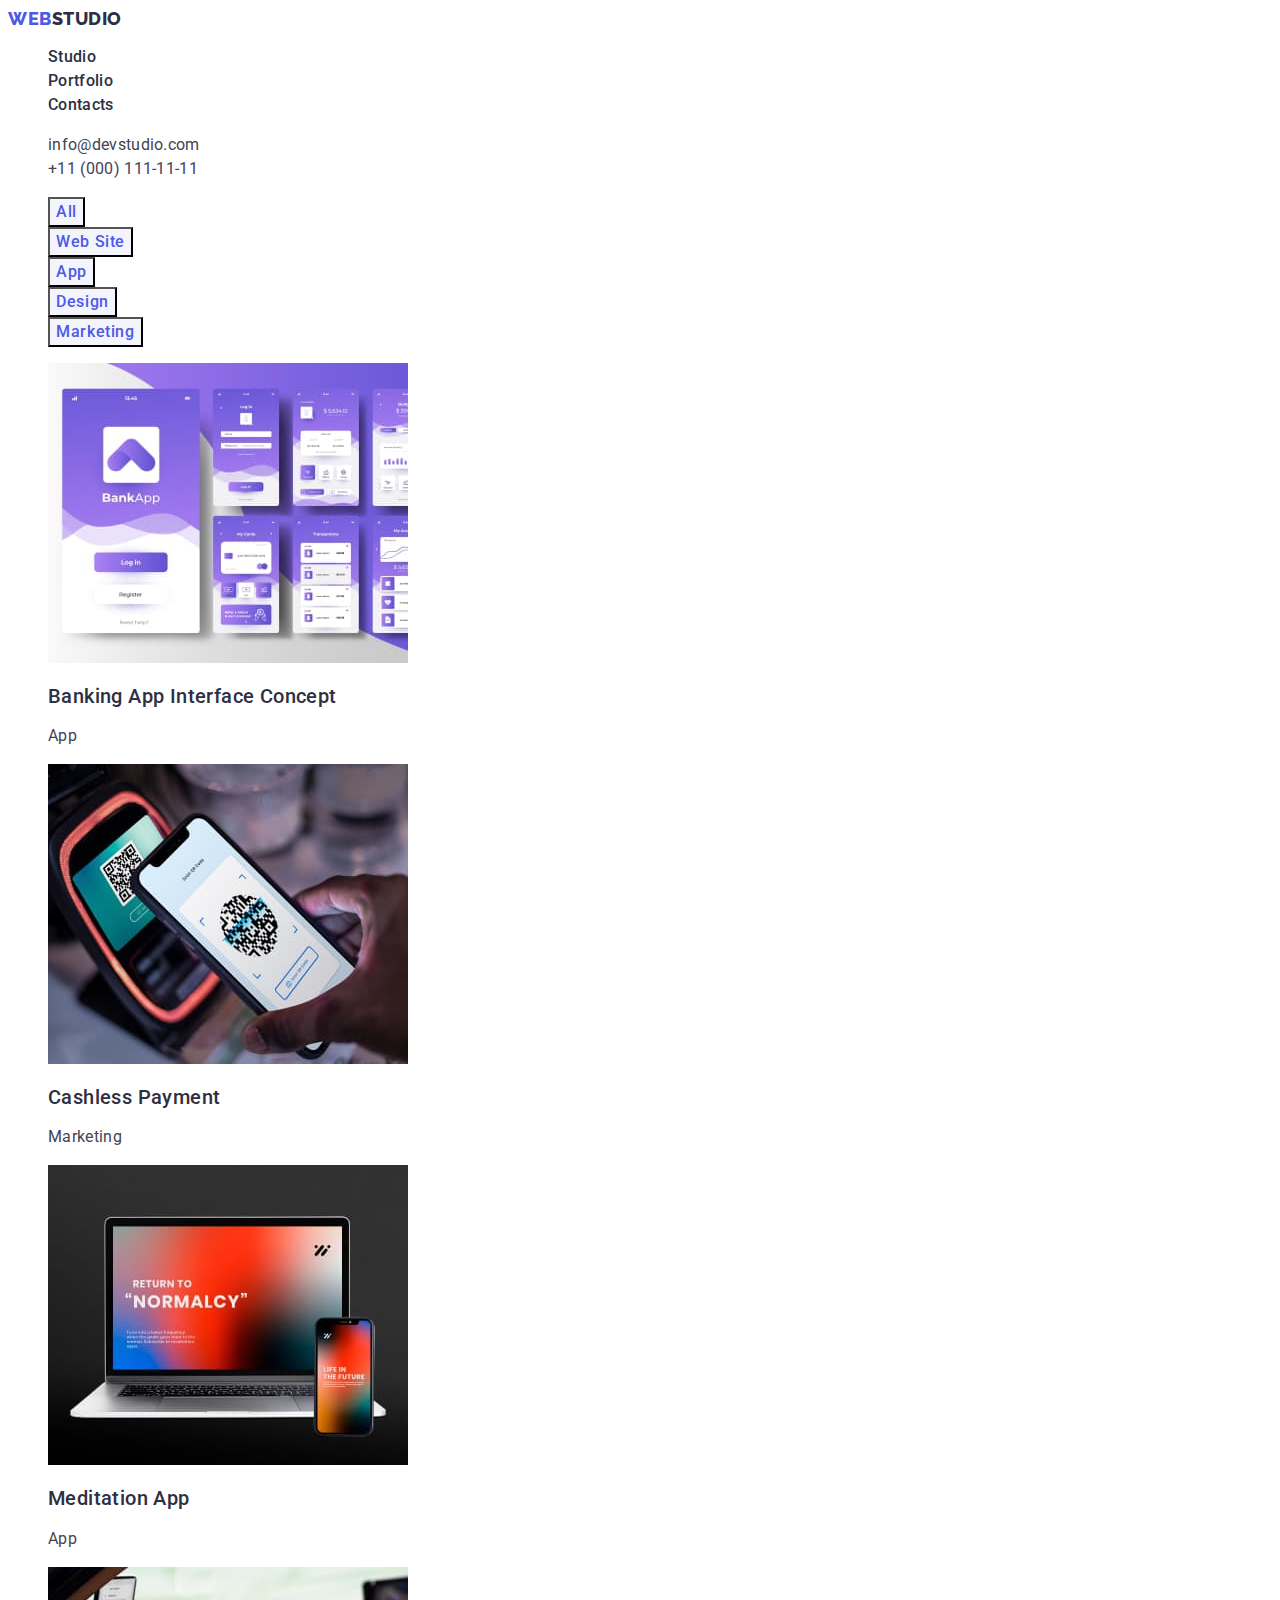
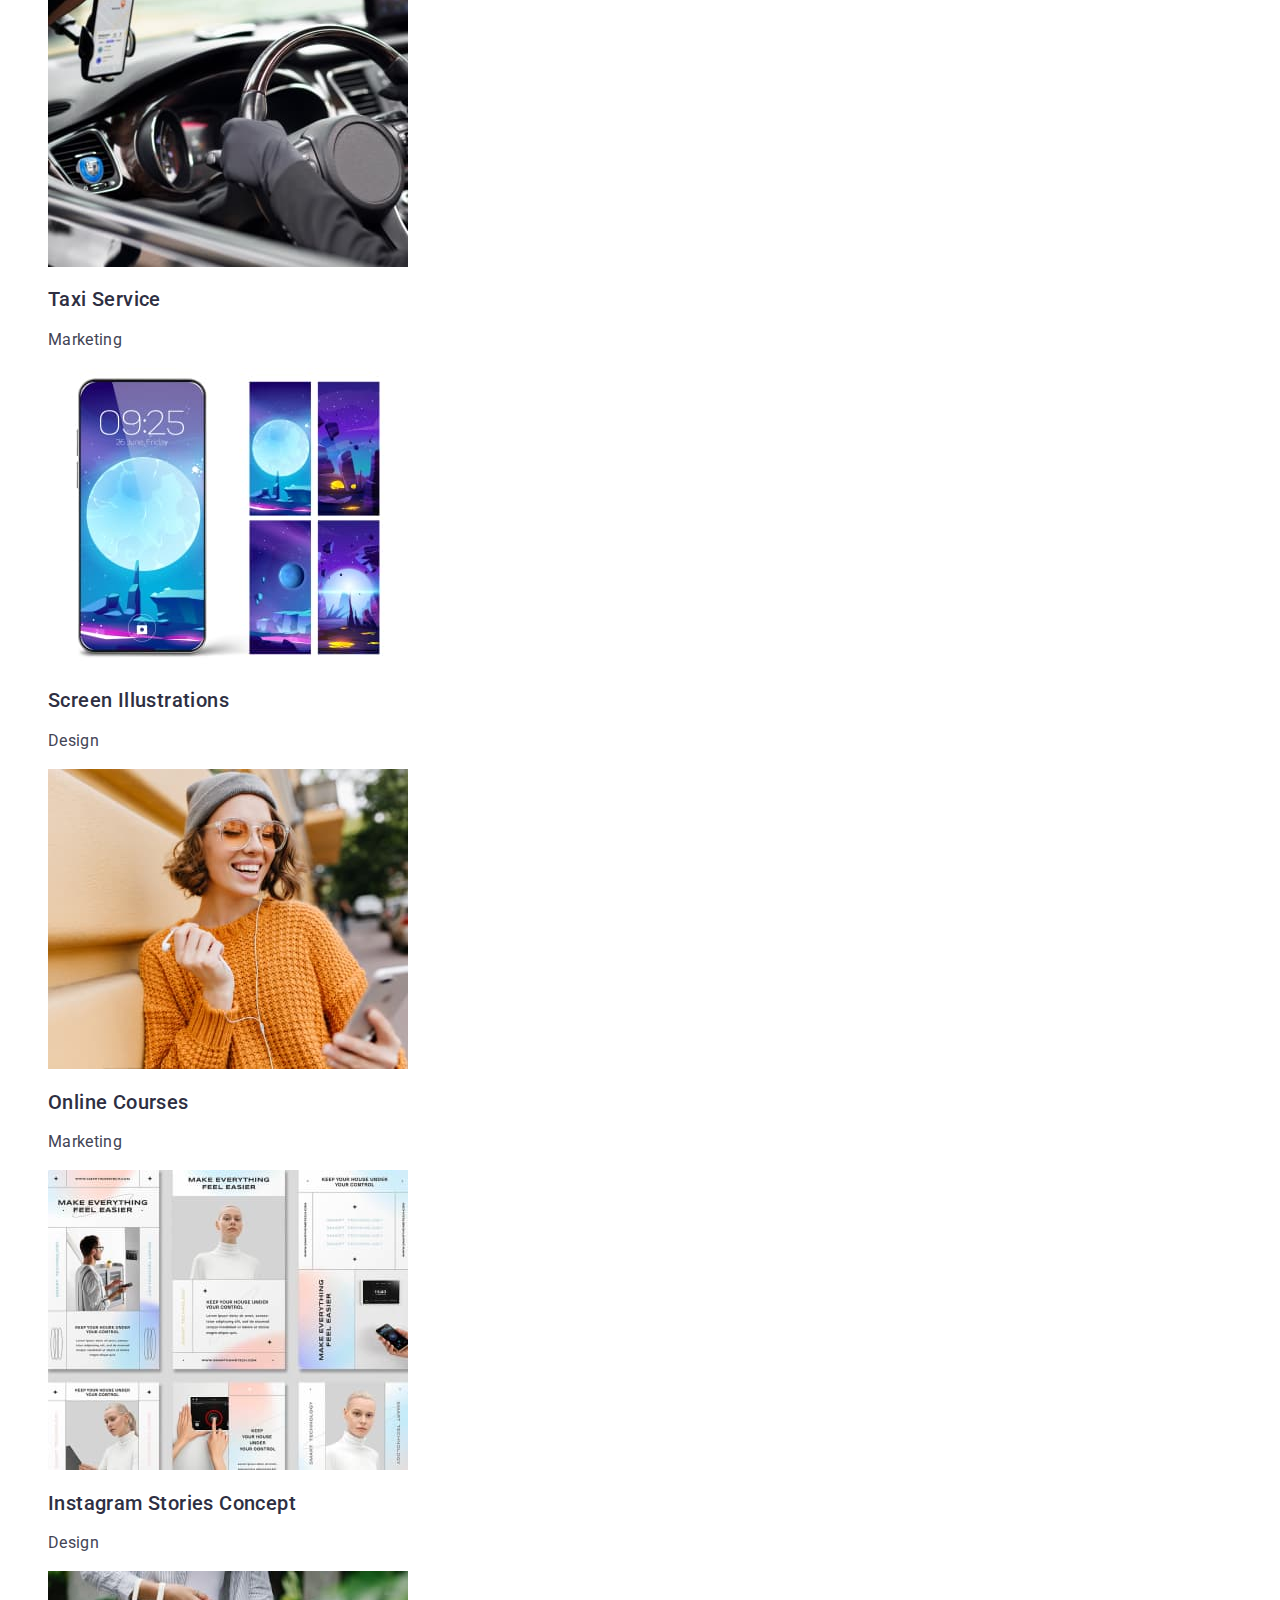
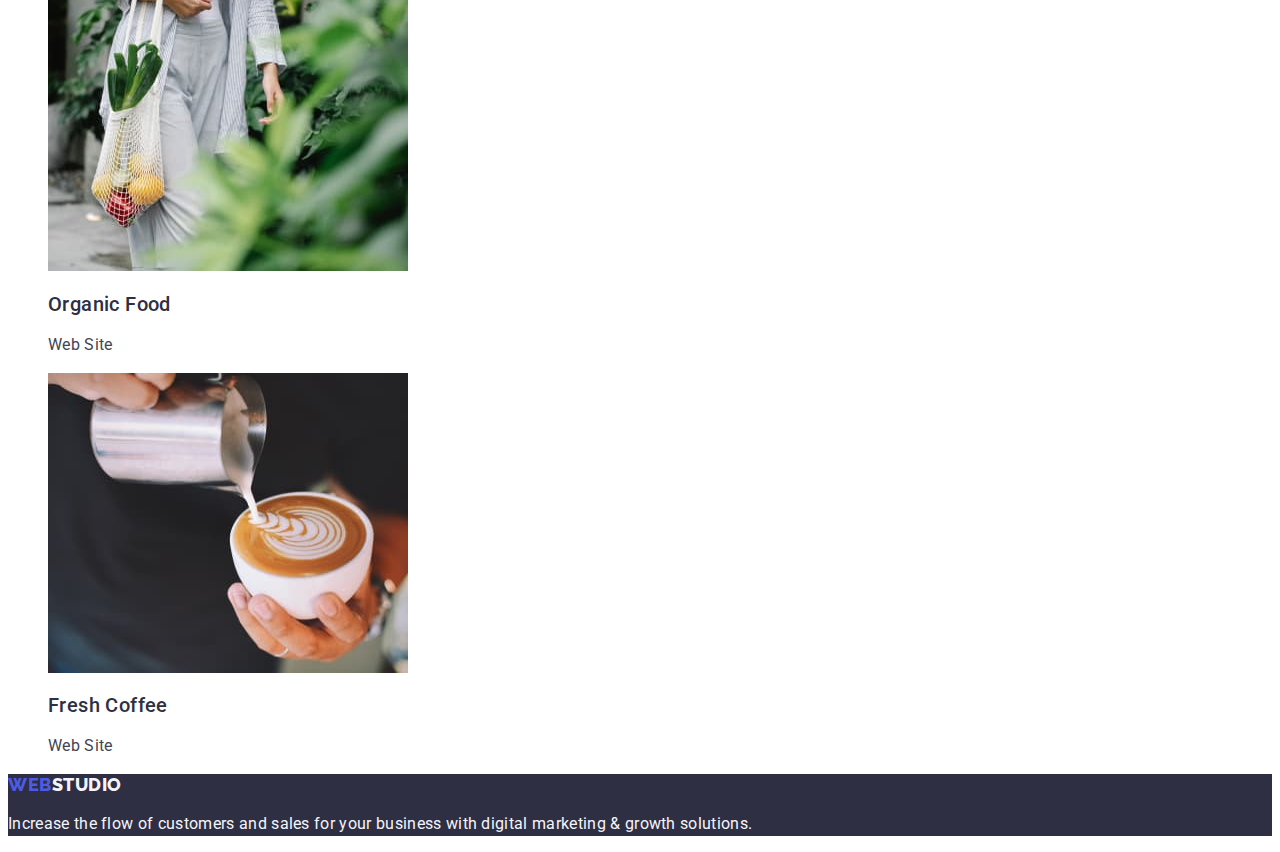
==== portfolio.html @ e789be63 "Initial commit" ====
<!DOCTYPE html>
<html lang="en">
  <head>
    <meta charset="UTF-8" />
    <meta name="viewport" content="width=device-width, initial-scale=1.0" />
    <title>Portfolio</title>
    <link rel="preconnect" href="https://fonts.googleapis.com" />
    <link rel="preconnect" href="https://fonts.gstatic.com" crossorigin />
    <link
      href="https://fonts.googleapis.com/css2?family=Raleway:wght@800&family=Roboto:wght@400;500;700;900&display=swap"
      rel="stylesheet"
    />
    <link rel="stylesheet" href="./css/styles.css" />
  </head>
  <body>
    <header class="header">
      <nav class="menu">
        <a class="logo link" href="./index.html"
          >Web<span class="logo-part">Studio</span></a
        >
        <ul class="menu-item list">
          <li><a class="menu-item-link link" href="./index.html">Studio</a></li>
          <li>
            <a class="menu-item-link link" href="./portfolio.html">Portfolio</a>
          </li>
          <li>
            <a class="menu-item-link link" href="">Contacts</a>
          </li>
        </ul>
      </nav>

      <address class="contact">
        <ul class="contact-item list">
          <li>
            <a class="contact-item-link link" href="mailto:info@devstudio.com"
              >info@devstudio.com</a
            >
          </li>
          <li>
            <a class="contact-item-link link" href="tel:+110001111111"
              >+11 (000) 111-11-11</a
            >
          </li>
        </ul>
      </address>
    </header>
    <main>
      <section class="portfolio">
        <h1 hidden>Portfolio</h1>
        <ul class="list">
          <li><button type="button" class="filter-button">All</button></li>
          <li><button type="button" class="filter-button">Web Site</button></li>
          <li><button type="button" class="filter-button">App</button></li>
          <li><button type="button" class="filter-button">Design</button></li>
          <li>
            <button type="button" class="filter-button">Marketing</button>
          </li>
        </ul>

        <ul class="list">
          <li>
            <a class="link" href=""
              ><img
                src="./images/portfolio-gallery/bank-app.jpg"
                alt="banking app interface"
                width="360"
                height="300"
              />
              <h2 class="card-title">Banking App Interface Concept</h2>
              <p class="card-descr">App</p></a
            >
          </li>
          <li>
            <a class="link" href=""
              ><img
                src="./images/portfolio-gallery/payment.jpg"
                alt="nfc payment from smartpfone"
                width="360"
                height="300"
              />
              <h2 class="card-title">Cashless Payment</h2>
              <p class="card-descr">Marketing</p></a
            >
          </li>
          <li>
            <a class="link" href=""
              ><img
                src="./images/portfolio-gallery/meditation-app.jpg"
                alt="notebook with open screen"
                width="360"
                height="300"
              />
              <h2 class="card-title">Meditation App</h2>
              <p class="card-descr">App</p></a
            >
          </li>
          <li>
            <a class="link" href=""
              ><img
                src="./images/portfolio-gallery/taxi.jpg"
                alt="driver hands on a drive wheel"
                width="360"
                height="300"
              />
              <h2 class="card-title">Taxi Service</h2>
              <p class="card-descr">Marketing</p></a
            >
          </li>
          <li>
            <a class="link" href=""
              ><img
                src="./images/portfolio-gallery/mobile-screen.jpg"
                alt="mobile screen with wallpaper"
                width="360"
                height="300"
              />
              <h2 class="card-title">Screen Illustrations</h2>
              <p class="card-descr">Design</p></a
            >
          </li>
          <li>
            <a class="link" href=""
              ><img
                src="./images/portfolio-gallery/online-courses.jpg"
                alt="girl with headphones watch on phone screen"
                width="360"
                height="300"
              />
              <h2 class="card-title">Online Courses</h2>
              <p class="card-descr">Marketing</p></a
            >
          </li>
          <li>
            <a class="link" href=""
              ><img
                src="./images/portfolio-gallery/instagram-concepts.jpg"
                alt="several mokaps of instagram stories"
                width="360"
                height="300"
              />
              <h2 class="card-title">Instagram Stories Concept</h2>
              <p class="card-descr">Design</p></a
            >
          </li>
          <li>
            <a class="link" href=""
              ><img
                src="./images/portfolio-gallery/organic-food.jpg"
                alt="a woman carries a net with fruits"
                width="360"
                height="300"
              />
              <h2 class="card-title">Organic Food</h2>
              <p class="card-descr">Web Site</p></a
            >
          </li>
          <li>
            <a class="link" href=""
              ><img
                src="./images/portfolio-gallery/coffee.jpg"
                alt="barista pours milk into a cup of coffee"
                width="360"
                height="300"
              />
              <h2 class="card-title">Fresh Coffee</h2>
              <p class="card-descr">Web Site</p></a
            >
          </li>
        </ul>
      </section>
    </main>
    <footer class="footer">
      <a class="logo link" href="./index.html"
        >Web<span class="logo-part-footer">Studio</span></a
      >
      <p class="footer-descr">
        Increase the flow of customers and sales for your business with digital
        marketing & growth solutions.
      </p>
    </footer>
  </body>
</html>
---- css/styles.css ----
body {
  font-family: 'Roboto', sans-serif;
  color: var(--text-color);
  background-color: var(--white-color);
}

/* ===================NORMALIZE=================== */
.link {
  text-decoration: none;
}
.list {
  list-style-type: none;
}
/* ===================/NORMALIZE=================== */

/* ===================VAR=================== */
:root {
  --brand-color: #4d5ae5;

  --pressed-color: #404bbf;

  --white-color: #fff;

  --primary-color: #2e2f42;

  --text-color: #434455;
  --cloud-color: #f4f4fd;
}
/* ===================/VAR=================== */

/* ===================COMPONENTS=================== */

.btn {
  background-color: var(--brand-color);
  cursor: pointer;
  font-family: 'Roboto', sans-serif;
  color: var(--white-color);
  font-size: 16px;
  font-weight: 500;
  line-height: 1.5; /* 150% */
  letter-spacing: 0.64px;
}
.btn:hover,
:focus {
  background: var(--pressed-color);
}
.section-title {
  color: var(--primary-color);
  text-align: center;
  font-size: 36px;
  font-weight: 700;
  line-height: 1.11; /* 111.111% */
  letter-spacing: 0.72px;
  text-transform: capitalize;
}
.card-title {
  color: var(--primary-color);
  font-size: 20px;
  font-weight: 500;
  line-height: 1.2; /* 120% */
  letter-spacing: 0.4px;
}
.card-descr {
  color: var(--text-color);
  font-size: 16px;
  font-weight: 400;
  line-height: 1.5; /* 150% */
  letter-spacing: 0.32px;
}
/* ===================/COMPONENTS=================== */

/* ===================HEADER=================== */
.logo {
  color: var(--brand-color);
  font-family: Raleway, sans-serif;
  font-size: 18px;
  font-weight: 800;
  line-height: 1.17; /* 116.667% */
  letter-spacing: 0.54px;
  text-transform: uppercase;
}
.logo-part {
  color: var(--primary-color);
}
.menu-item a {
  color: var(--primary-color);
  font-size: 16px;
  font-weight: 500;
  line-height: 1.5; /* 150% */
  letter-spacing: 0.32px;
}
.menu-item-link:hover {
  color: var(--pressed-color);
}
.menu-item-link:focus {
  color: var(--pressed-color);
}
.contact {
  font-style: normal;
}
.contact-item-link {
  color: var(--text-color);
  font-size: 16px;
  font-weight: 400;
  line-height: 1.5; /* 150% */
  letter-spacing: 0.32px;
}
.contact-item-link:hover {
  color: var(--pressed-color);
}
.contact-item-link:focus {
  color: var(--pressed-color);
}
/* ===================/HEADER=================== */

/* ===================HERO=================== */
.hero {
  background-color: var(--primary-color);
}
.hero-title {
  color: var(--white-color);
  text-align: center;
  font-size: 56px;
  font-weight: 700;
  line-height: 1.07; /* 107.143% */
  letter-spacing: 1.12px;
}
/* ===================/HERO=================== */

/* ===================ADVANTAGES=================== */

/* ===================/ADVANTAGES=================== */

/* ===================DOING=================== */

/* ===================/DOING=================== */

/* ===================TEAM=================== */
.team {
  background-color: var(--cloud-color);
}
.team-card {
  background-color: var(--white-color);
}
/* ===================/TEAM=================== */

/* ===================FOOTER=================== */
.footer {
  background-color: var(--primary-color);
}
.logo-part-footer {
  color: var(--cloud-color);
  font-family: Raleway, sans-serif;
  font-size: 18px;
  font-weight: 800;
  line-height: 1.16; /* 116.667% */
  letter-spacing: 0.54px;
  text-transform: uppercase;
}
.footer-descr {
  color: var(--cloud-color);
  font-size: 16px;
  font-style: normal;
  font-weight: 400;
  line-height: 1.5; /* 150% */
  letter-spacing: 0.32px;
}
/* ===================/FOOTER=================== */

/* Portfolio */
/* ===================Filter buttons=================== */
.filter-button {
  cursor: pointer;
  font-family: 'Roboto', sans-serif;
  background-color: var(--cloud-color);
  color: var(--brand-color);
  text-align: center;
  font-size: 16px;
  font-weight: 500;
  line-height: 1.5; /* 150% */
  letter-spacing: 0.64px;
}
.filter-button:hover,
:focus {
  background-color: var(--pressed-color);
  color: var(--white-color);
}
/* ===================/Filter buttons=================== */
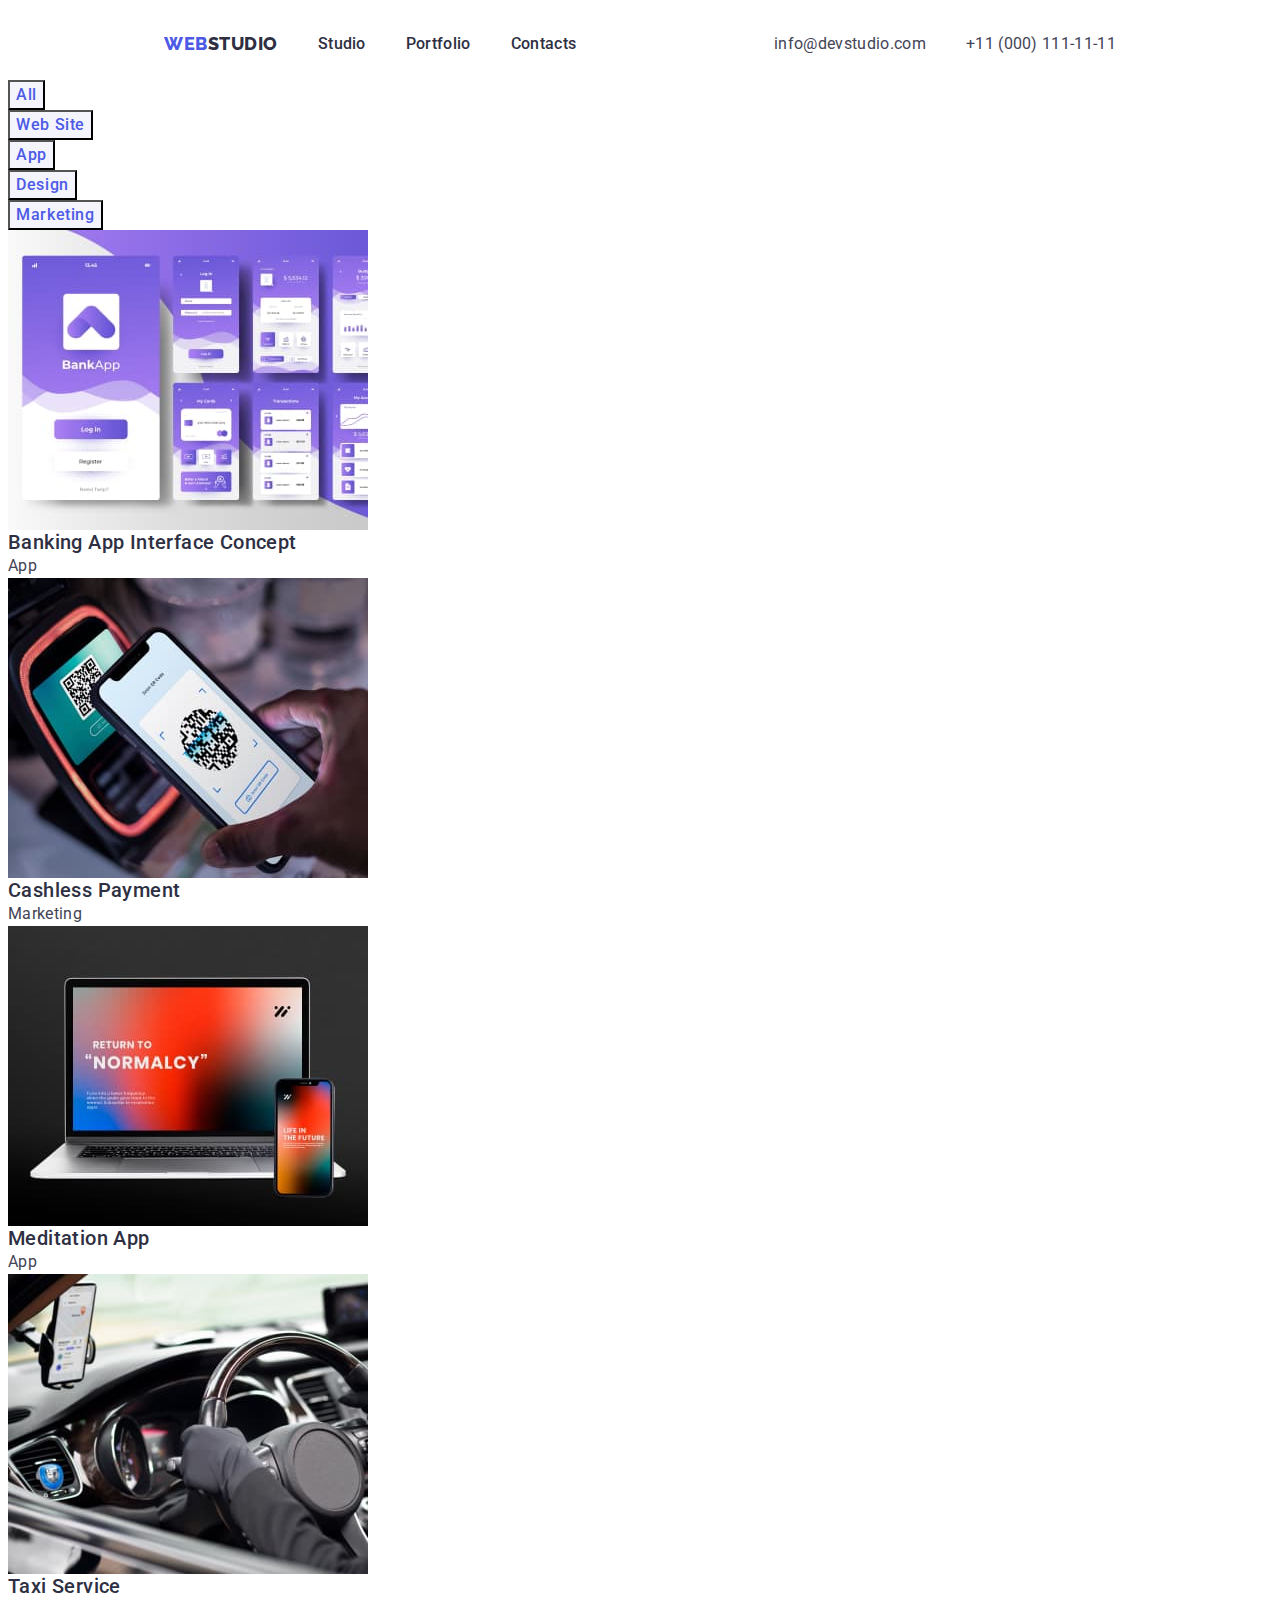
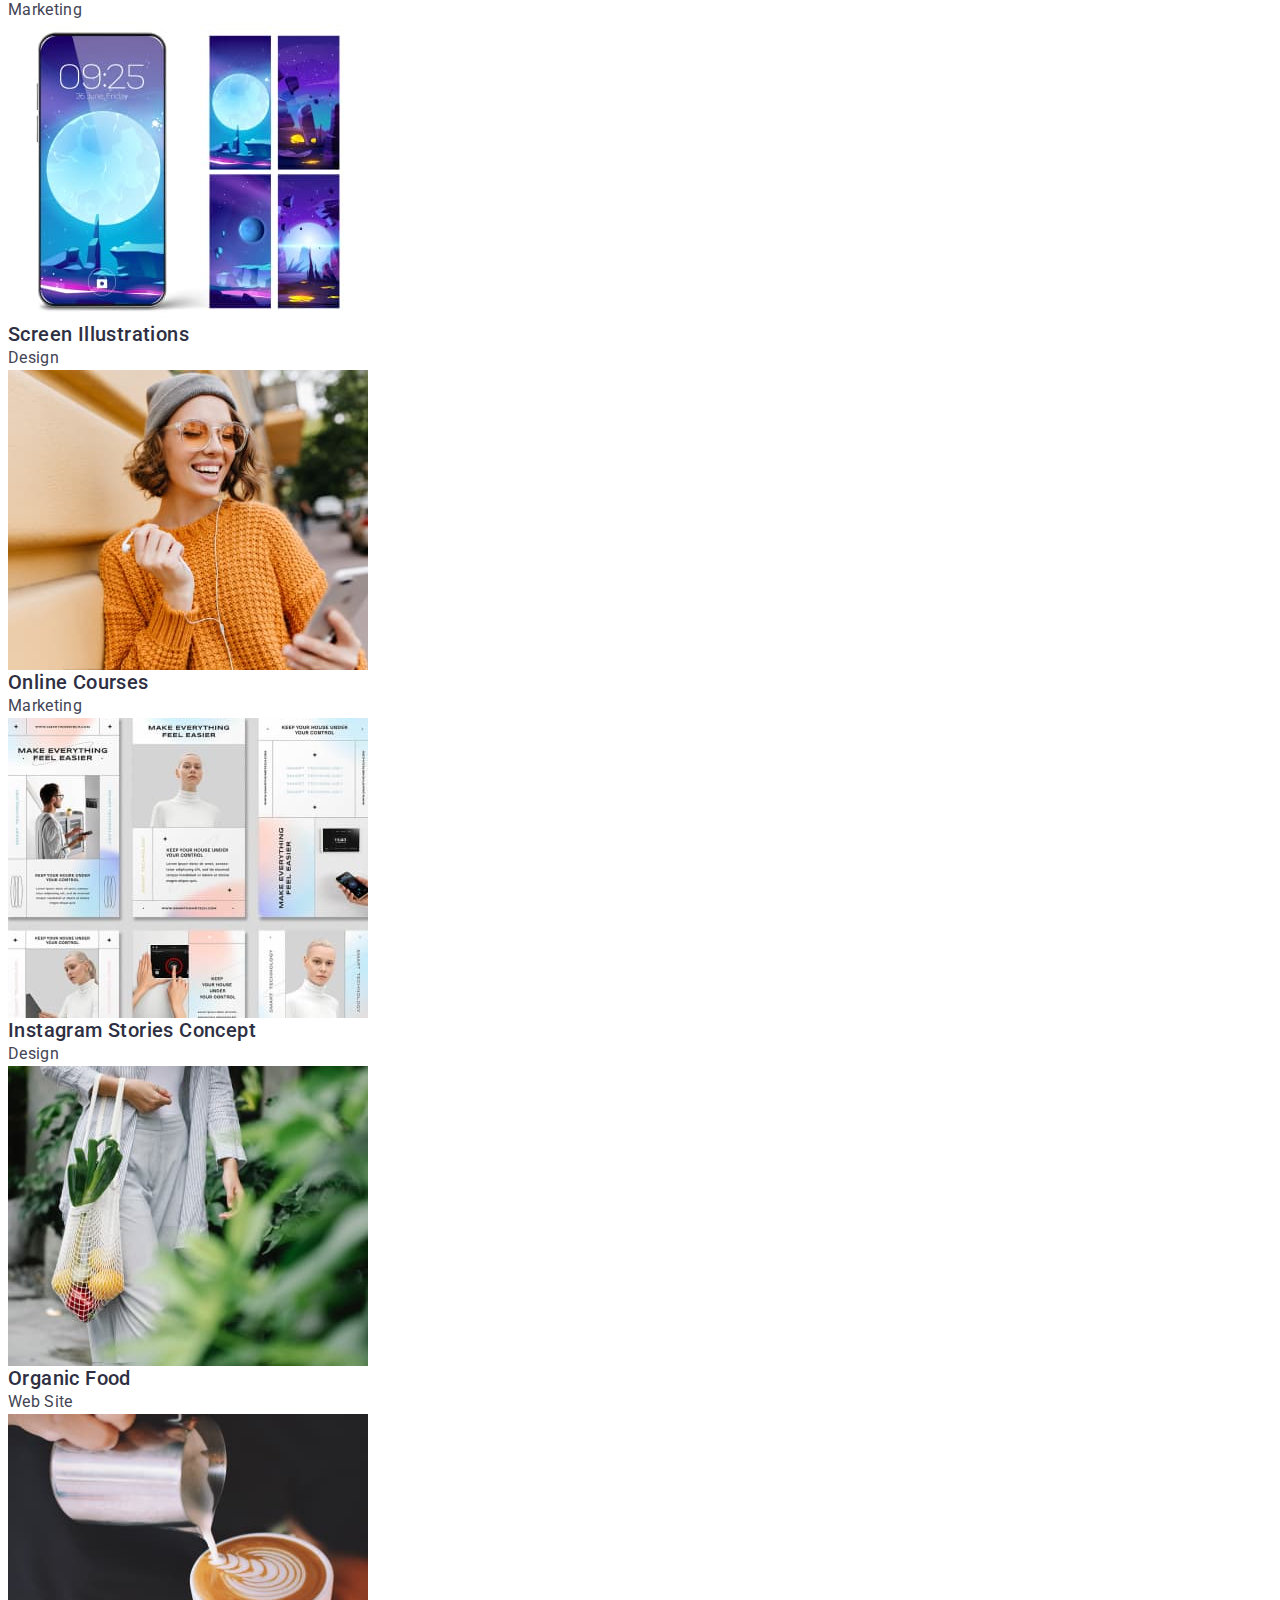
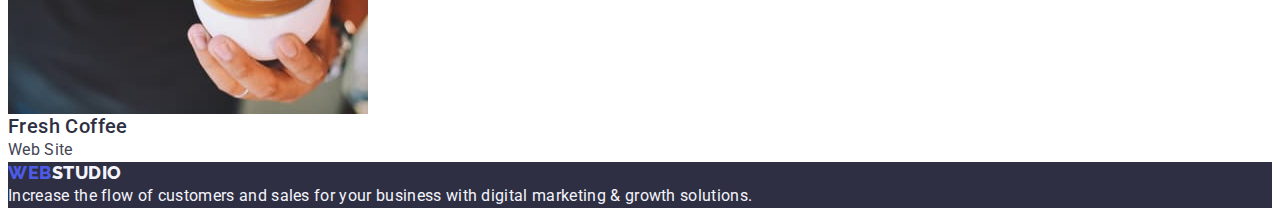
==== commit 1e703cf5: "Header and Hero are done" ====
--- a/portfolio.html
+++ b/portfolio.html
@@ -4,6 +4,13 @@
     <meta charset="UTF-8" />
     <meta name="viewport" content="width=device-width, initial-scale=1.0" />
     <title>Portfolio</title>
+    <link
+      rel="stylesheet"
+      href="https://cdnjs.cloudflare.com/ajax/libs/modern-normalize/2.0.0/modern-normalize.min.css"
+      integrity="sha512-4xo8blKMVCiXpTaLzQSLSw3KFOVPWhm/TRtuPVc4WG6kUgjH6J03IBuG7JZPkcWMxJ5huwaBpOpnwYElP/m6wg=="
+      crossorigin="anonymous"
+      referrerpolicy="no-referrer"
+    />
     <link rel="preconnect" href="https://fonts.googleapis.com" />
     <link rel="preconnect" href="https://fonts.gstatic.com" crossorigin />
     <link
--- a/css/styles.css
+++ b/css/styles.css
@@ -5,11 +5,33 @@
 }
 
 /* ===================NORMALIZE=================== */
+h1,
+h2,
+h3,
+h4,
+h5,
+h6 {
+  margin: 0;
+}
+p {
+  margin: 0;
+}
+ul {
+  margin: 0;
+  padding-left: 0;
+}
+img {
+  display: block;
+}
 .link {
   text-decoration: none;
 }
 .list {
   list-style-type: none;
+}
+.container {
+  max-width: 1158px;
+  margin: 0 auto;
 }
 /* ===================/NORMALIZE=================== */
 
@@ -31,6 +53,9 @@
 /* ===================COMPONENTS=================== */
 
 .btn {
+  padding: 16px 32px;
+  border: none;
+  border-radius: 4px;
   background-color: var(--brand-color);
   cursor: pointer;
   font-family: 'Roboto', sans-serif;
@@ -70,6 +95,22 @@
 /* ===================/COMPONENTS=================== */
 
 /* ===================HEADER=================== */
+.header {
+  display: flex;
+  justify-content: space-between;
+  padding: 24px 156px;
+}
+.menu {
+  display: flex;
+  align-items: center;
+}
+.logo {
+  margin-right: 40px;
+}
+.menu-item {
+  display: flex;
+  gap: 40px;
+}
 .logo {
   color: var(--brand-color);
   font-family: Raleway, sans-serif;
@@ -98,6 +139,10 @@
 .contact {
   font-style: normal;
 }
+.contact-item {
+  display: flex;
+  gap: 40px;
+}
 .contact-item-link {
   color: var(--text-color);
   font-size: 16px;
@@ -115,15 +160,24 @@
 
 /* ===================HERO=================== */
 .hero {
+  min-height: 600px;
+  padding: 188px 0;
   background-color: var(--primary-color);
 }
 .hero-title {
+  max-width: 496px;
+  margin: 0 auto;
+  margin-bottom: 48px;
   color: var(--white-color);
   text-align: center;
   font-size: 56px;
   font-weight: 700;
   line-height: 1.07; /* 107.143% */
   letter-spacing: 1.12px;
+}
+.btn-hero {
+  display: block;
+  margin: 0 auto;
 }
 /* ===================/HERO=================== */
 
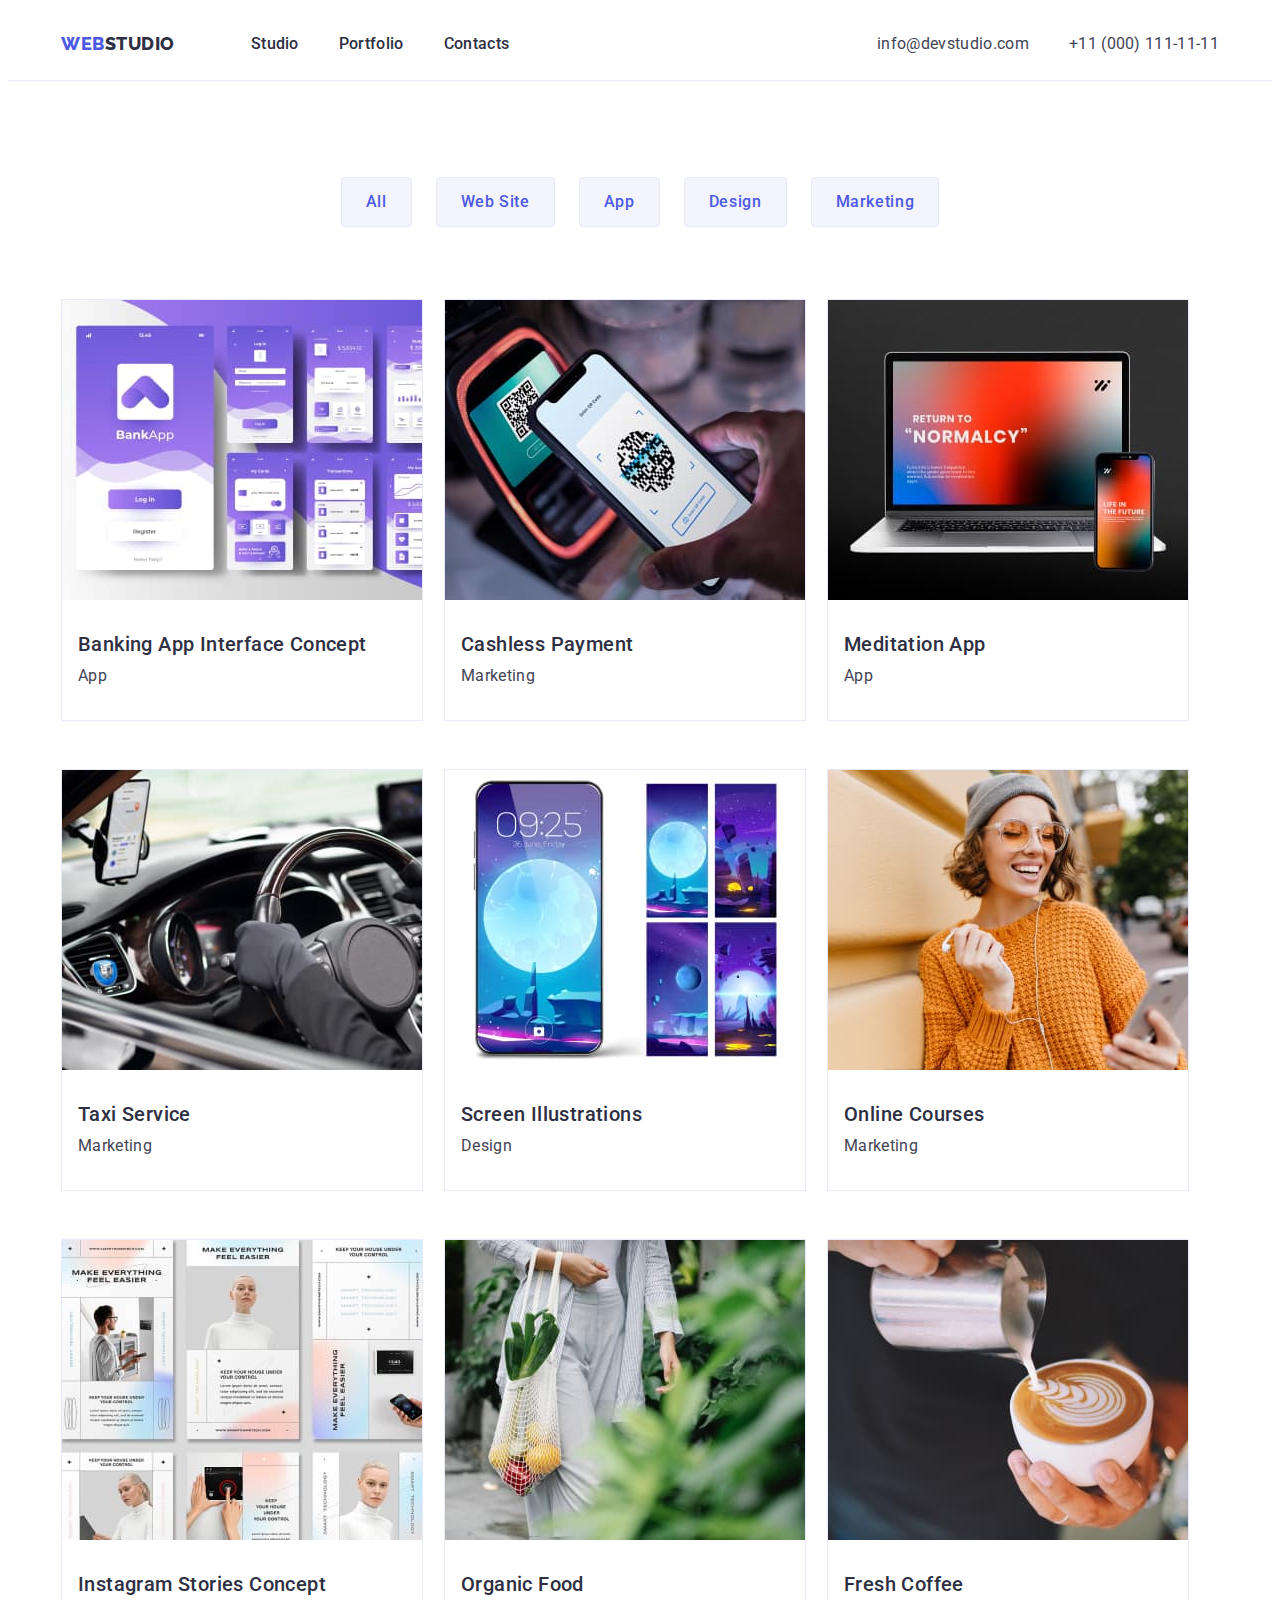
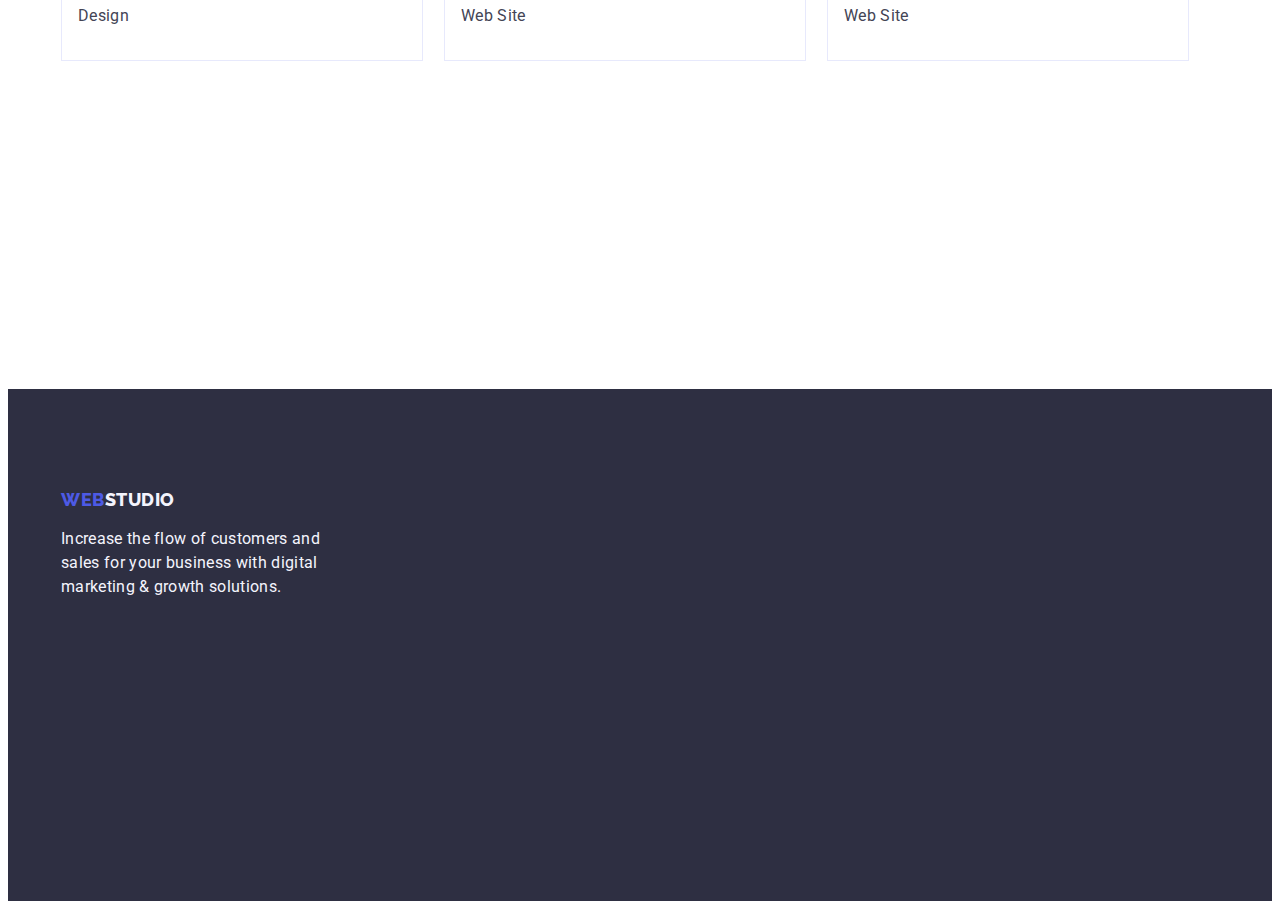
==== commit 6074b6f1: "Portfolio hm3 finish" ====
--- a/portfolio.html
+++ b/portfolio.html
@@ -21,169 +21,201 @@
   </head>
   <body>
     <header class="header">
-      <nav class="menu">
-        <a class="logo link" href="./index.html"
-          >Web<span class="logo-part">Studio</span></a
-        >
-        <ul class="menu-item list">
-          <li><a class="menu-item-link link" href="./index.html">Studio</a></li>
-          <li>
-            <a class="menu-item-link link" href="./portfolio.html">Portfolio</a>
-          </li>
-          <li>
-            <a class="menu-item-link link" href="">Contacts</a>
-          </li>
-        </ul>
-      </nav>
+      <div class="container header-container">
+        <nav class="menu">
+          <a class="logo link" href="./index.html"
+            >Web<span class="logo-part">Studio</span></a
+          >
+          <ul class="menu-item list">
+            <li>
+              <a class="menu-item-link link" href="./index.html">Studio</a>
+            </li>
+            <li>
+              <a class="menu-item-link link" href="./portfolio.html"
+                >Portfolio</a
+              >
+            </li>
+            <li>
+              <a class="menu-item-link link" href="">Contacts</a>
+            </li>
+          </ul>
+        </nav>
 
-      <address class="contact">
-        <ul class="contact-item list">
-          <li>
-            <a class="contact-item-link link" href="mailto:info@devstudio.com"
-              >info@devstudio.com</a
-            >
-          </li>
-          <li>
-            <a class="contact-item-link link" href="tel:+110001111111"
-              >+11 (000) 111-11-11</a
-            >
-          </li>
-        </ul>
-      </address>
+        <address class="contact">
+          <ul class="contact-item list">
+            <li>
+              <a class="contact-item-link link" href="mailto:info@devstudio.com"
+                >info@devstudio.com</a
+              >
+            </li>
+            <li>
+              <a class="contact-item-link link" href="tel:+110001111111"
+                >+11 (000) 111-11-11</a
+              >
+            </li>
+          </ul>
+        </address>
+      </div>
     </header>
     <main>
       <section class="portfolio">
-        <h1 hidden>Portfolio</h1>
-        <ul class="list">
-          <li><button type="button" class="filter-button">All</button></li>
-          <li><button type="button" class="filter-button">Web Site</button></li>
-          <li><button type="button" class="filter-button">App</button></li>
-          <li><button type="button" class="filter-button">Design</button></li>
-          <li>
-            <button type="button" class="filter-button">Marketing</button>
-          </li>
-        </ul>
+        <div class="container">
+          <h1 hidden>Portfolio</h1>
+          <ul class="list filter-btn-wrapper">
+            <li><button type="button" class="filter-button">All</button></li>
+            <li>
+              <button type="button" class="filter-button">Web Site</button>
+            </li>
+            <li><button type="button" class="filter-button">App</button></li>
+            <li><button type="button" class="filter-button">Design</button></li>
+            <li>
+              <button type="button" class="filter-button">Marketing</button>
+            </li>
+          </ul>
 
-        <ul class="list">
-          <li>
-            <a class="link" href=""
-              ><img
-                src="./images/portfolio-gallery/bank-app.jpg"
-                alt="banking app interface"
-                width="360"
-                height="300"
-              />
-              <h2 class="card-title">Banking App Interface Concept</h2>
-              <p class="card-descr">App</p></a
-            >
-          </li>
-          <li>
-            <a class="link" href=""
-              ><img
-                src="./images/portfolio-gallery/payment.jpg"
-                alt="nfc payment from smartpfone"
-                width="360"
-                height="300"
-              />
-              <h2 class="card-title">Cashless Payment</h2>
-              <p class="card-descr">Marketing</p></a
-            >
-          </li>
-          <li>
-            <a class="link" href=""
-              ><img
-                src="./images/portfolio-gallery/meditation-app.jpg"
-                alt="notebook with open screen"
-                width="360"
-                height="300"
-              />
-              <h2 class="card-title">Meditation App</h2>
-              <p class="card-descr">App</p></a
-            >
-          </li>
-          <li>
-            <a class="link" href=""
-              ><img
-                src="./images/portfolio-gallery/taxi.jpg"
-                alt="driver hands on a drive wheel"
-                width="360"
-                height="300"
-              />
-              <h2 class="card-title">Taxi Service</h2>
-              <p class="card-descr">Marketing</p></a
-            >
-          </li>
-          <li>
-            <a class="link" href=""
-              ><img
-                src="./images/portfolio-gallery/mobile-screen.jpg"
-                alt="mobile screen with wallpaper"
-                width="360"
-                height="300"
-              />
-              <h2 class="card-title">Screen Illustrations</h2>
-              <p class="card-descr">Design</p></a
-            >
-          </li>
-          <li>
-            <a class="link" href=""
-              ><img
-                src="./images/portfolio-gallery/online-courses.jpg"
-                alt="girl with headphones watch on phone screen"
-                width="360"
-                height="300"
-              />
-              <h2 class="card-title">Online Courses</h2>
-              <p class="card-descr">Marketing</p></a
-            >
-          </li>
-          <li>
-            <a class="link" href=""
-              ><img
-                src="./images/portfolio-gallery/instagram-concepts.jpg"
-                alt="several mokaps of instagram stories"
-                width="360"
-                height="300"
-              />
-              <h2 class="card-title">Instagram Stories Concept</h2>
-              <p class="card-descr">Design</p></a
-            >
-          </li>
-          <li>
-            <a class="link" href=""
-              ><img
-                src="./images/portfolio-gallery/organic-food.jpg"
-                alt="a woman carries a net with fruits"
-                width="360"
-                height="300"
-              />
-              <h2 class="card-title">Organic Food</h2>
-              <p class="card-descr">Web Site</p></a
-            >
-          </li>
-          <li>
-            <a class="link" href=""
-              ><img
-                src="./images/portfolio-gallery/coffee.jpg"
-                alt="barista pours milk into a cup of coffee"
-                width="360"
-                height="300"
-              />
-              <h2 class="card-title">Fresh Coffee</h2>
-              <p class="card-descr">Web Site</p></a
-            >
-          </li>
-        </ul>
+          <ul class="list gallery-wrapper">
+            <li class="gallery-item">
+              <a class="link" href=""
+                ><img
+                  src="./images/portfolio-gallery/bank-app.jpg"
+                  alt="banking app interface"
+                  width="360"
+                  height="300"
+                />
+                <div class="gallery-card-text-wrapper">
+                  <h2 class="card-title gallery-card-title">
+                    Banking App Interface Concept
+                  </h2>
+                  <p class="card-descr gallery-card-descr">App</p>
+                </div></a
+              >
+            </li>
+            <li class="gallery-item">
+              <a class="link" href=""
+                ><img
+                  src="./images/portfolio-gallery/payment.jpg"
+                  alt="nfc payment from smartpfone"
+                  width="360"
+                  height="300"
+                />
+                <div class="gallery-card-text-wrapper">
+                  <h2 class="card-title">Cashless Payment</h2>
+                  <p class="card-descr">Marketing</p>
+                </div></a
+              >
+            </li>
+            <li class="gallery-item">
+              <a class="link" href=""
+                ><img
+                  src="./images/portfolio-gallery/meditation-app.jpg"
+                  alt="notebook with open screen"
+                  width="360"
+                  height="300"
+                />
+                <div class="gallery-card-text-wrapper">
+                  <h2 class="card-title">Meditation App</h2>
+                  <p class="card-descr">App</p>
+                </div></a
+              >
+            </li>
+            <li class="gallery-item">
+              <a class="link" href=""
+                ><img
+                  src="./images/portfolio-gallery/taxi.jpg"
+                  alt="driver hands on a drive wheel"
+                  width="360"
+                  height="300"
+                />
+                <div class="gallery-card-text-wrapper">
+                  <h2 class="card-title">Taxi Service</h2>
+                  <p class="card-descr">Marketing</p>
+                </div></a
+              >
+            </li>
+            <li class="gallery-item">
+              <a class="link" href=""
+                ><img
+                  src="./images/portfolio-gallery/mobile-screen.jpg"
+                  alt="mobile screen with wallpaper"
+                  width="360"
+                  height="300"
+                />
+                <div class="gallery-card-text-wrapper">
+                  <h2 class="card-title">Screen Illustrations</h2>
+                  <p class="card-descr">Design</p>
+                </div></a
+              >
+            </li>
+            <li class="gallery-item">
+              <a class="link" href=""
+                ><img
+                  src="./images/portfolio-gallery/online-courses.jpg"
+                  alt="girl with headphones watch on phone screen"
+                  width="360"
+                  height="300"
+                />
+                <div class="gallery-card-text-wrapper">
+                  <h2 class="card-title">Online Courses</h2>
+                  <p class="card-descr">Marketing</p>
+                </div></a
+              >
+            </li>
+            <li class="gallery-item">
+              <a class="link" href=""
+                ><img
+                  src="./images/portfolio-gallery/instagram-concepts.jpg"
+                  alt="several mokaps of instagram stories"
+                  width="360"
+                  height="300"
+                />
+                <div class="gallery-card-text-wrapper">
+                  <h2 class="card-title">Instagram Stories Concept</h2>
+                  <p class="card-descr">Design</p>
+                </div></a
+              >
+            </li>
+            <li class="gallery-item">
+              <a class="link" href=""
+                ><img
+                  src="./images/portfolio-gallery/organic-food.jpg"
+                  alt="a woman carries a net with fruits"
+                  width="360"
+                  height="300"
+                />
+                <div class="gallery-card-text-wrapper">
+                  <h2 class="card-title">Organic Food</h2>
+                  <p class="card-descr">Web Site</p>
+                </div></a
+              >
+            </li>
+            <li class="gallery-item">
+              <a class="link" href=""
+                ><img
+                  src="./images/portfolio-gallery/coffee.jpg"
+                  alt="barista pours milk into a cup of coffee"
+                  width="360"
+                  height="300"
+                />
+                <div class="gallery-card-text-wrapper">
+                  <h2 class="card-title">Fresh Coffee</h2>
+                  <p class="card-descr">Web Site</p>
+                </div></a
+              >
+            </li>
+          </ul>
+        </div>
       </section>
     </main>
     <footer class="footer">
-      <a class="logo link" href="./index.html"
-        >Web<span class="logo-part-footer">Studio</span></a
-      >
-      <p class="footer-descr">
-        Increase the flow of customers and sales for your business with digital
-        marketing & growth solutions.
-      </p>
+      <div class="container">
+        <a class="logo logo-footer link" href="./index.html"
+          >Web<span class="logo-part-footer">Studio</span></a
+        >
+        <p class="footer-descr">
+          Increase the flow of customers and sales for your business with
+          digital marketing & growth solutions.
+        </p>
+      </div>
     </footer>
   </body>
 </html>
--- a/css/styles.css
+++ b/css/styles.css
@@ -32,6 +32,7 @@
 .container {
   max-width: 1158px;
   margin: 0 auto;
+  padding: 0 15px;
 }
 /* ===================/NORMALIZE=================== */
 
@@ -51,6 +52,18 @@
 /* ===================/VAR=================== */
 
 /* ===================COMPONENTS=================== */
+.visually-hidden {
+  position: absolute;
+  width: 1px;
+  height: 1px;
+  margin: -1px;
+  border: 0;
+  padding: 0;
+  white-space: nowrap;
+  clip-path: inset(100%);
+  clip: rect(0 0 0 0);
+  overflow: hidden;
+}
 
 .btn {
   padding: 16px 32px;
@@ -96,20 +109,22 @@
 
 /* ===================HEADER=================== */
 .header {
+  padding: 24px 0;
+  border-bottom: 1px solid #e7e9fc;
+}
+.header-container {
   display: flex;
   justify-content: space-between;
-  padding: 24px 156px;
 }
 .menu {
   display: flex;
   align-items: center;
-}
-.logo {
-  margin-right: 40px;
+  /* padding: 24px 0; */
 }
 .menu-item {
   display: flex;
   gap: 40px;
+  /* padding: 24px 0; */
 }
 .logo {
   color: var(--brand-color);
@@ -119,6 +134,8 @@
   line-height: 1.17; /* 116.667% */
   letter-spacing: 0.54px;
   text-transform: uppercase;
+  margin-right: 76px;
+  /* padding: 24px 0; */
 }
 .logo-part {
   color: var(--primary-color);
@@ -142,6 +159,7 @@
 .contact-item {
   display: flex;
   gap: 40px;
+  /* padding: 24px 0; */
 }
 .contact-item-link {
   color: var(--text-color);
@@ -178,29 +196,87 @@
 .btn-hero {
   display: block;
   margin: 0 auto;
+  min-width: 169px;
 }
 /* ===================/HERO=================== */
 
 /* ===================ADVANTAGES=================== */
-
+.advantages {
+  padding: 120px 0;
+  min-height: 344px;
+}
+.card-wrapper {
+  display: flex;
+  justify-content: space-between;
+  gap: 24px;
+}
+.card-item {
+  max-width: 264px;
+}
+.card-title {
+  margin-bottom: 8px;
+}
 /* ===================/ADVANTAGES=================== */
 
 /* ===================DOING=================== */
-
+.doing {
+  min-height: 500px;
+  padding: 120px 0;
+}
+.doing-title {
+  margin-bottom: 72px;
+}
+.doing-card {
+  display: flex;
+  justify-content: space-between;
+  gap: 24px;
+}
 /* ===================/DOING=================== */
 
 /* ===================TEAM=================== */
 .team {
   background-color: var(--cloud-color);
+  min-height: 732px;
+  padding: 120px 0;
+}
+.team-title {
+  margin-bottom: 72px;
+}
+.team-card-wrapper {
+  display: flex;
+  justify-content: space-between;
+  gap: 24px;
 }
 .team-card {
   background-color: var(--white-color);
-}
+  width: 264px;
+  min-height: 348px;
+  border-radius: 0px 0px 4px 4px;
+}
+.card-text-wrapper {
+  padding: 32px 0;
+  display: flex;
+  flex-direction: column;
+  align-items: center;
+}
+.team-card-title {
+  text-align: center;
+}
+.team-card-descr {
+  text-align: center;
+}
+
 /* ===================/TEAM=================== */
 
 /* ===================FOOTER=================== */
 .footer {
   background-color: var(--primary-color);
+  min-height: 312px;
+  padding: 100px 0;
+}
+.logo-footer {
+  display: inline-block;
+  margin-bottom: 16px;
 }
 .logo-part-footer {
   color: var(--cloud-color);
@@ -213,6 +289,7 @@
 }
 .footer-descr {
   color: var(--cloud-color);
+  max-width: 264px;
   font-size: 16px;
   font-style: normal;
   font-weight: 400;
@@ -222,8 +299,19 @@
 /* ===================/FOOTER=================== */
 
 /* Portfolio */
+.portfolio {
+  min-height: 1692px;
+  padding: 96px 0 120px 0;
+}
 /* ===================Filter buttons=================== */
+.filter-btn-wrapper {
+  display: flex;
+  gap: 24px;
+  justify-content: center;
+  margin-bottom: 72px;
+}
 .filter-button {
+  padding: 12px 24px;
   cursor: pointer;
   font-family: 'Roboto', sans-serif;
   background-color: var(--cloud-color);
@@ -233,6 +321,8 @@
   font-weight: 500;
   line-height: 1.5; /* 150% */
   letter-spacing: 0.64px;
+  border-radius: 4px;
+  border: 1px solid var(--CORNFLOWER, #e7e9fc);
 }
 .filter-button:hover,
 :focus {
@@ -240,3 +330,23 @@
   color: var(--white-color);
 }
 /* ===================/Filter buttons=================== */
+
+/* ===================Gellery=================== */
+.gallery-wrapper {
+  display: flex;
+  flex-wrap: wrap;
+  column-gap: 21px;
+  row-gap: 48px;
+}
+.gallery-item {
+  border: 1px solid #e7e9fc;
+  background: var(--WHITE, #fff);
+}
+.gallery-card-text-wrapper {
+  padding: 32px 16px;
+}
+.gallery-card-title {
+  margin-bottom: 8px;
+}
+
+/* ===================/Gellery=================== */
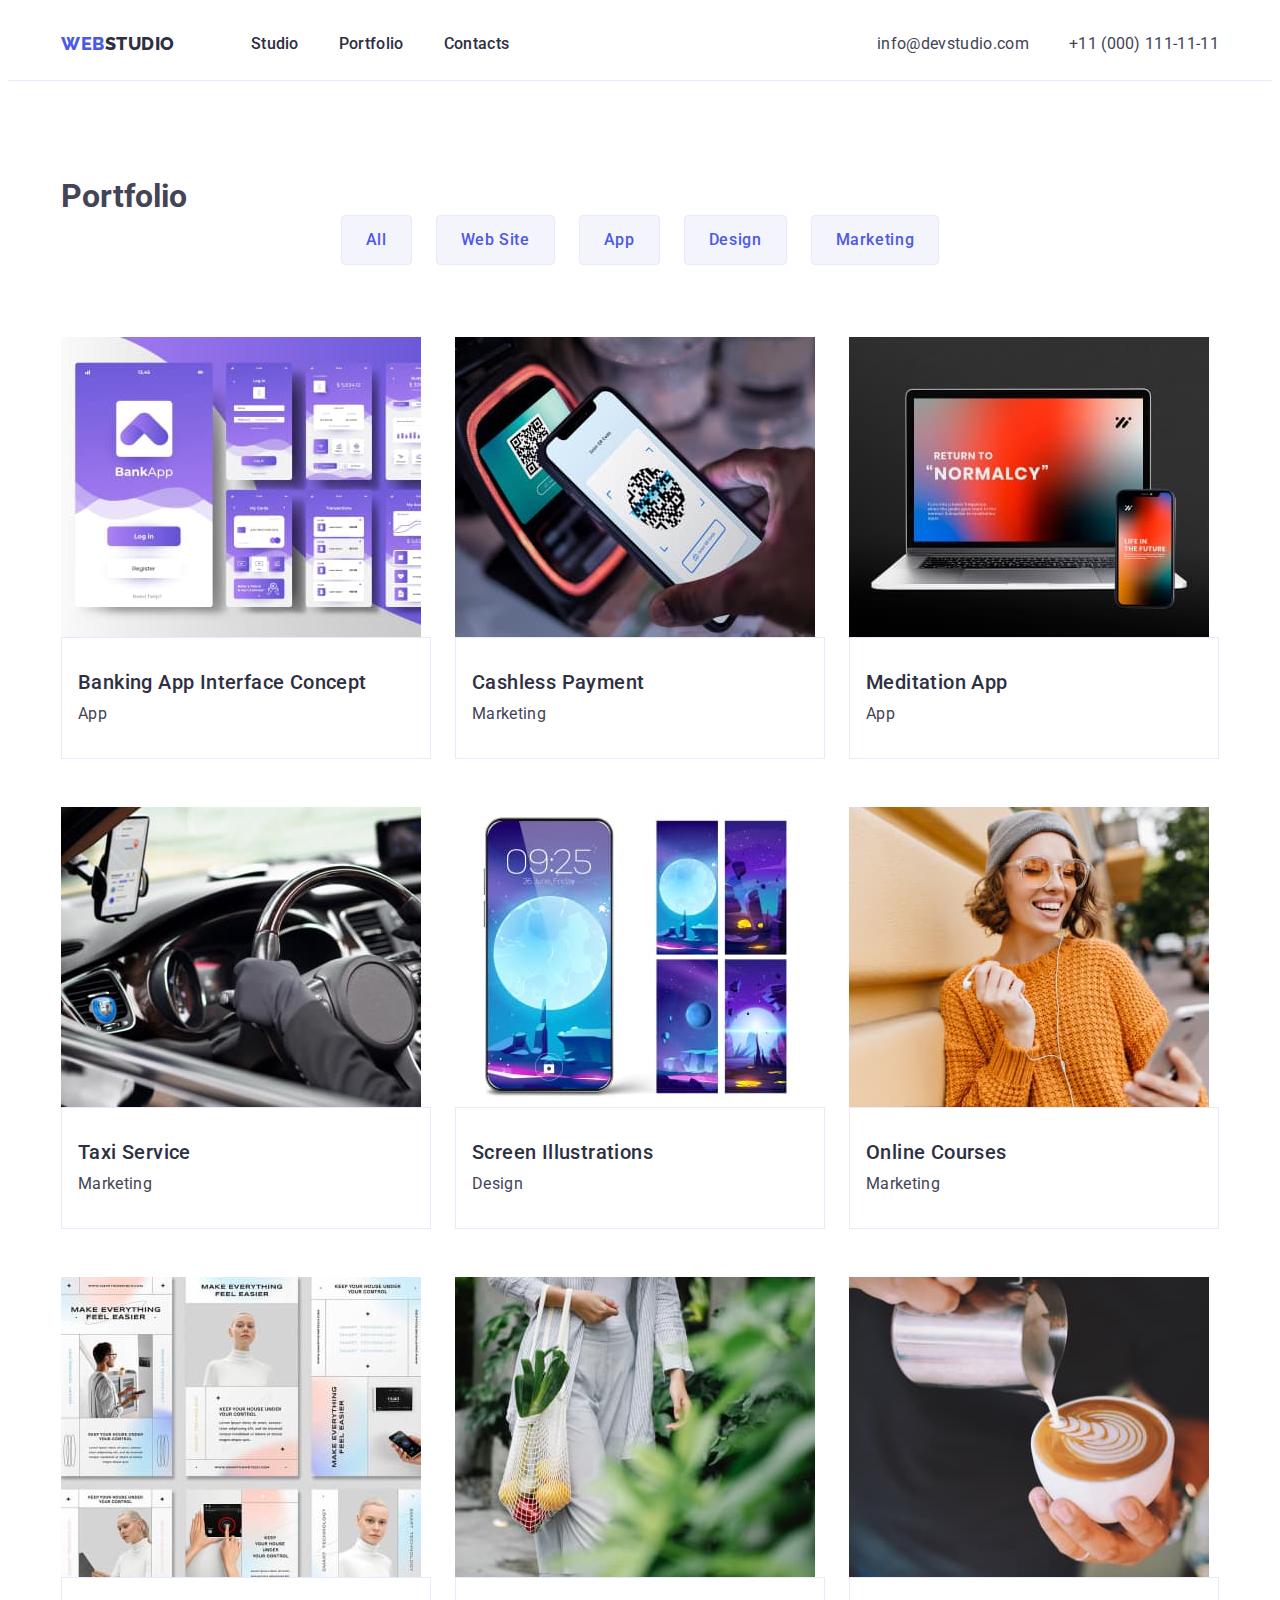
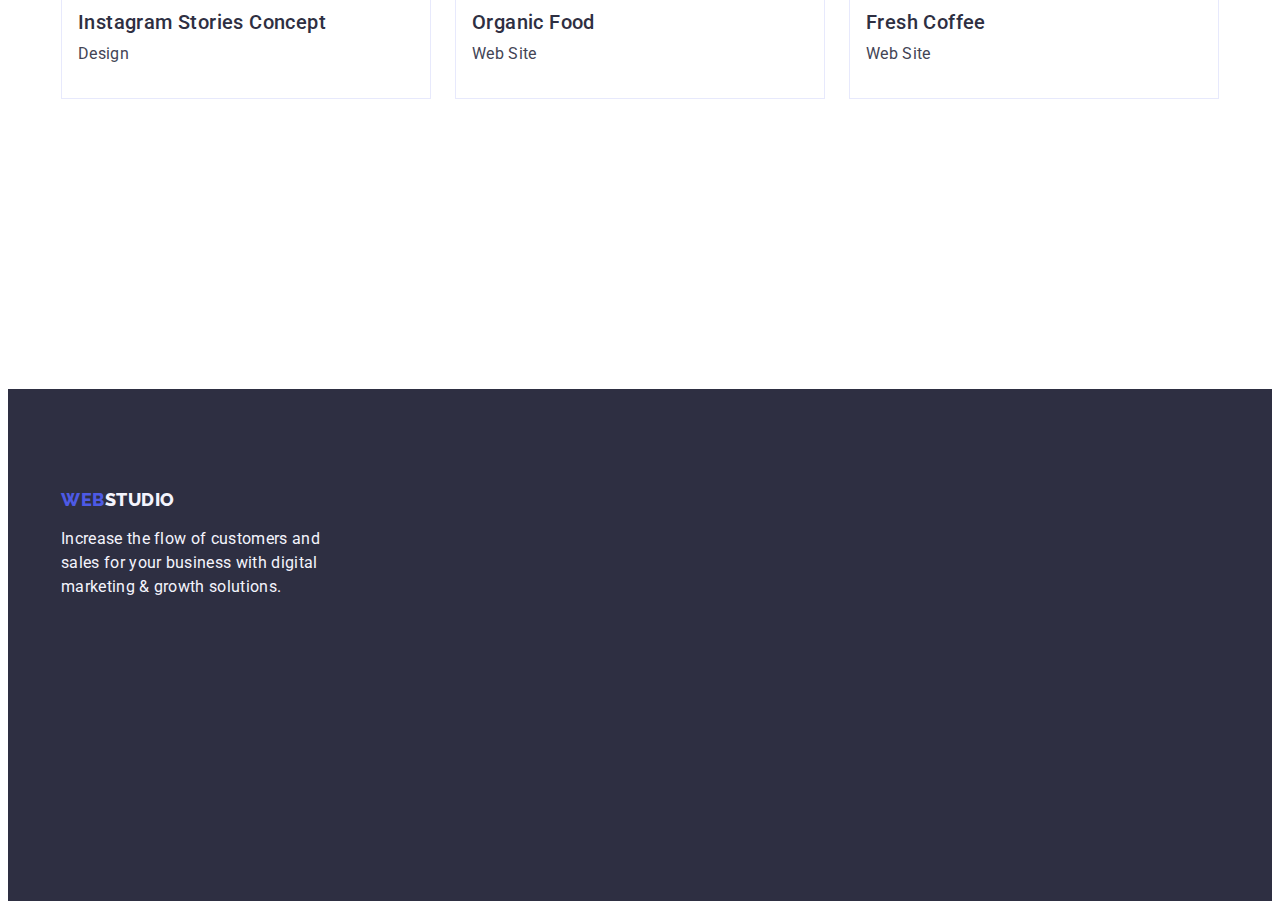
==== commit fa1ca5bd: "Portfolio fixes" ====
--- a/portfolio.html
+++ b/portfolio.html
@@ -60,7 +60,7 @@
     <main>
       <section class="portfolio">
         <div class="container">
-          <h1 hidden>Portfolio</h1>
+          <h1 class=".visually-hidden">Portfolio</h1>
           <ul class="list filter-btn-wrapper">
             <li><button type="button" class="filter-button">All</button></li>
             <li>
@@ -99,8 +99,10 @@
                   height="300"
                 />
                 <div class="gallery-card-text-wrapper">
-                  <h2 class="card-title">Cashless Payment</h2>
-                  <p class="card-descr">Marketing</p>
+                  <h2 class="card-title gallery-card-title">
+                    Cashless Payment
+                  </h2>
+                  <p class="card-descr gallery-card-descr">Marketing</p>
                 </div></a
               >
             </li>
@@ -113,8 +115,8 @@
                   height="300"
                 />
                 <div class="gallery-card-text-wrapper">
-                  <h2 class="card-title">Meditation App</h2>
-                  <p class="card-descr">App</p>
+                  <h2 class="card-title gallery-card-title">Meditation App</h2>
+                  <p class="card-descr gallery-card-descr">App</p>
                 </div></a
               >
             </li>
@@ -127,8 +129,8 @@
                   height="300"
                 />
                 <div class="gallery-card-text-wrapper">
-                  <h2 class="card-title">Taxi Service</h2>
-                  <p class="card-descr">Marketing</p>
+                  <h2 class="card-title gallery-card-title">Taxi Service</h2>
+                  <p class="card-descr gallery-card-descr">Marketing</p>
                 </div></a
               >
             </li>
@@ -141,8 +143,10 @@
                   height="300"
                 />
                 <div class="gallery-card-text-wrapper">
-                  <h2 class="card-title">Screen Illustrations</h2>
-                  <p class="card-descr">Design</p>
+                  <h2 class="card-title gallery-card-title">
+                    Screen Illustrations
+                  </h2>
+                  <p class="card-descr gallery-card-descr">Design</p>
                 </div></a
               >
             </li>
@@ -155,8 +159,8 @@
                   height="300"
                 />
                 <div class="gallery-card-text-wrapper">
-                  <h2 class="card-title">Online Courses</h2>
-                  <p class="card-descr">Marketing</p>
+                  <h2 class="card-title gallery-card-title">Online Courses</h2>
+                  <p class="card-descr gallery-card-descr">Marketing</p>
                 </div></a
               >
             </li>
@@ -169,8 +173,10 @@
                   height="300"
                 />
                 <div class="gallery-card-text-wrapper">
-                  <h2 class="card-title">Instagram Stories Concept</h2>
-                  <p class="card-descr">Design</p>
+                  <h2 class="card-title gallery-card-title">
+                    Instagram Stories Concept
+                  </h2>
+                  <p class="card-descr gallery-card-descr">Design</p>
                 </div></a
               >
             </li>
@@ -183,8 +189,8 @@
                   height="300"
                 />
                 <div class="gallery-card-text-wrapper">
-                  <h2 class="card-title">Organic Food</h2>
-                  <p class="card-descr">Web Site</p>
+                  <h2 class="card-title gallery-card-title">Organic Food</h2>
+                  <p class="card-descr gallery-card-descr">Web Site</p>
                 </div></a
               >
             </li>
@@ -197,8 +203,8 @@
                   height="300"
                 />
                 <div class="gallery-card-text-wrapper">
-                  <h2 class="card-title">Fresh Coffee</h2>
-                  <p class="card-descr">Web Site</p>
+                  <h2 class="card-title gallery-card-title">Fresh Coffee</h2>
+                  <p class="card-descr gallery-card-descr">Web Site</p>
                 </div></a
               >
             </li>
--- a/css/styles.css
+++ b/css/styles.css
@@ -328,6 +328,8 @@
 :focus {
   background-color: var(--pressed-color);
   color: var(--white-color);
+  box-shadow: 0px 2px 2px 0px rgba(0, 0, 0, 0.12);
+  border: 1px solid transparent;
 }
 /* ===================/Filter buttons=================== */
 
@@ -335,14 +337,15 @@
 .gallery-wrapper {
   display: flex;
   flex-wrap: wrap;
-  column-gap: 21px;
+  column-gap: 24px;
   row-gap: 48px;
 }
 .gallery-item {
+  width: calc((100% - 48px) / 3);
+}
+.gallery-card-text-wrapper {
   border: 1px solid #e7e9fc;
   background: var(--WHITE, #fff);
-}
-.gallery-card-text-wrapper {
   padding: 32px 16px;
 }
 .gallery-card-title {
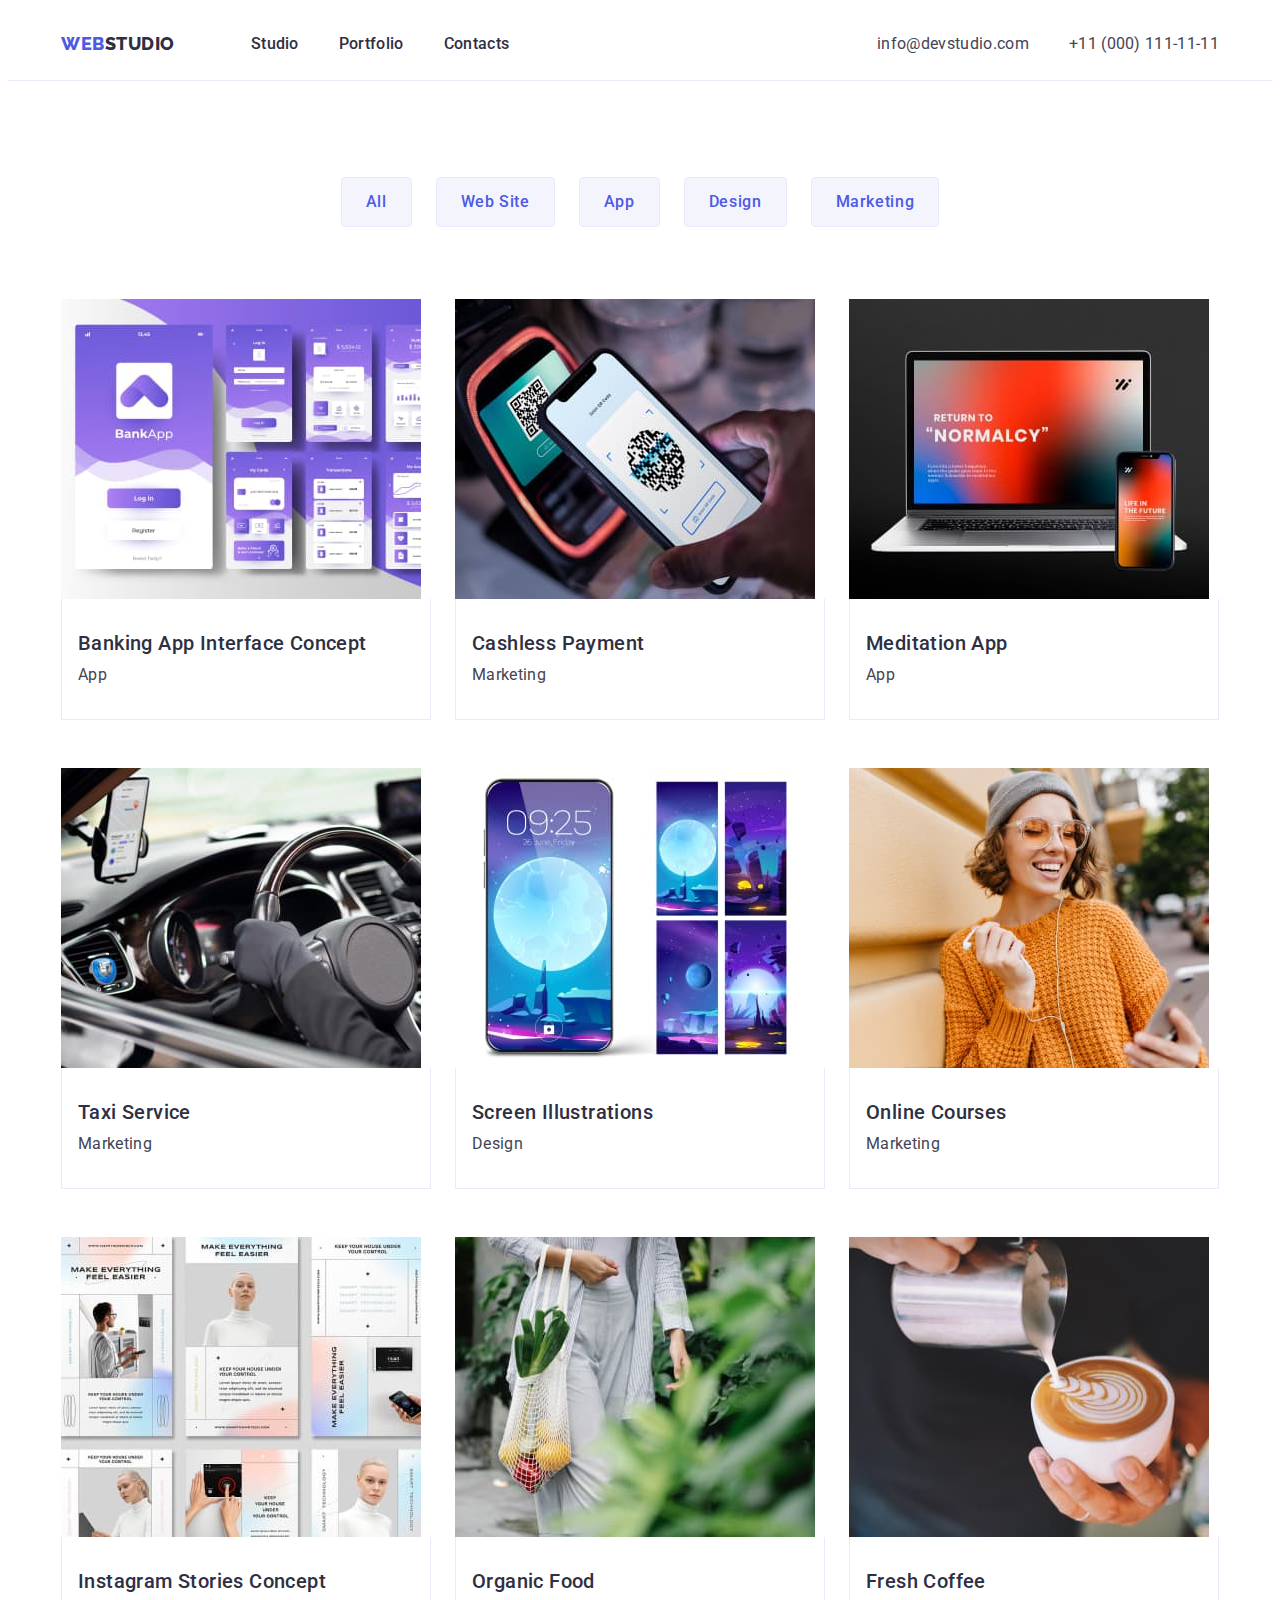
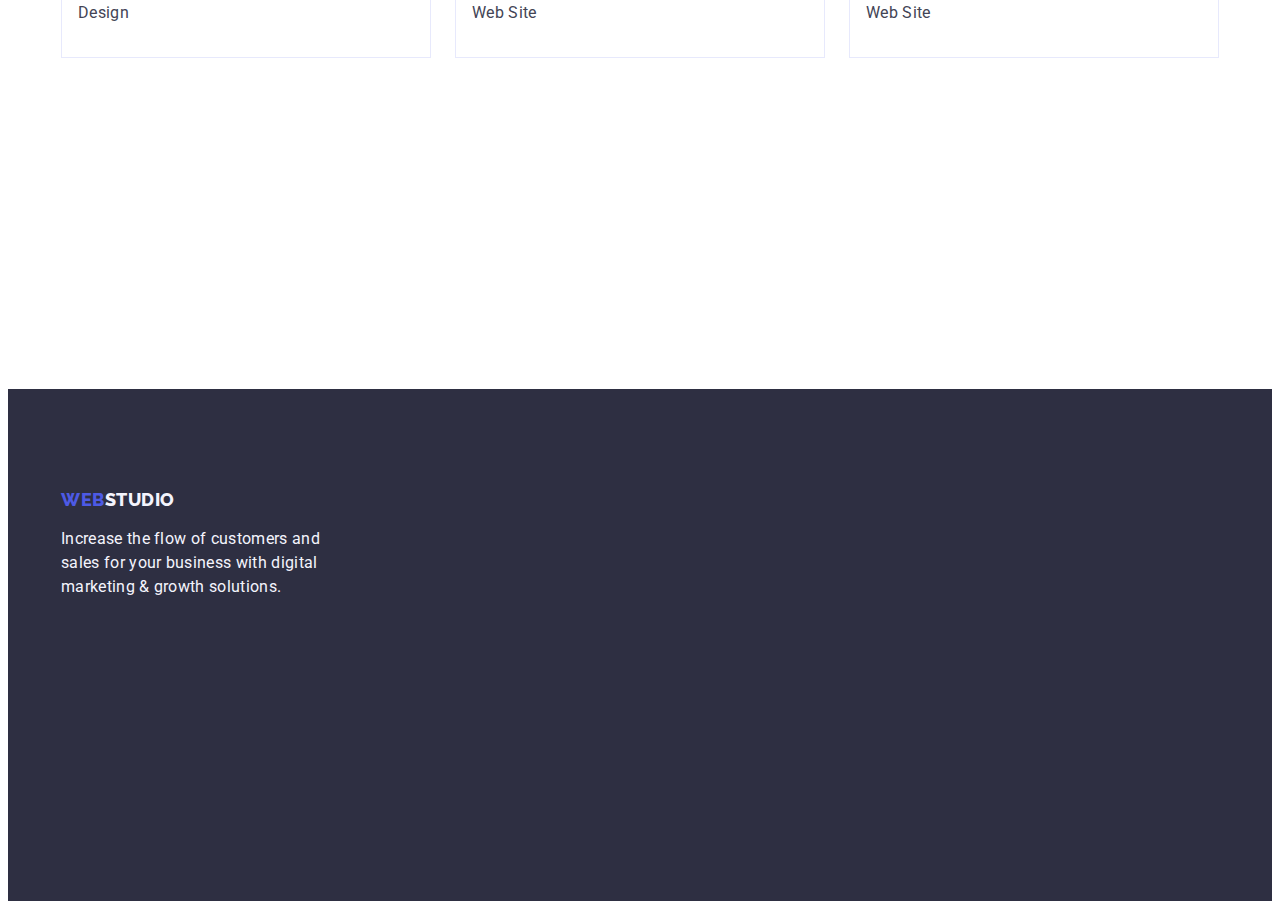
==== commit 7d6ec872: "Some changes to class name" ====
--- a/portfolio.html
+++ b/portfolio.html
@@ -60,7 +60,7 @@
     <main>
       <section class="portfolio">
         <div class="container">
-          <h1 class=".visually-hidden">Portfolio</h1>
+          <h1 class="visually-hidden">Portfolio</h1>
           <ul class="list filter-btn-wrapper">
             <li><button type="button" class="filter-button">All</button></li>
             <li>
--- a/css/styles.css
+++ b/css/styles.css
@@ -109,7 +109,6 @@
 
 /* ===================HEADER=================== */
 .header {
-  padding: 24px 0;
   border-bottom: 1px solid #e7e9fc;
 }
 .header-container {
@@ -119,12 +118,10 @@
 .menu {
   display: flex;
   align-items: center;
-  /* padding: 24px 0; */
 }
 .menu-item {
   display: flex;
   gap: 40px;
-  /* padding: 24px 0; */
 }
 .logo {
   color: var(--brand-color);
@@ -135,17 +132,17 @@
   letter-spacing: 0.54px;
   text-transform: uppercase;
   margin-right: 76px;
-  /* padding: 24px 0; */
 }
 .logo-part {
   color: var(--primary-color);
 }
-.menu-item a {
+.menu-item-link {
   color: var(--primary-color);
   font-size: 16px;
   font-weight: 500;
   line-height: 1.5; /* 150% */
   letter-spacing: 0.32px;
+  padding: 24px 0;
 }
 .menu-item-link:hover {
   color: var(--pressed-color);
@@ -159,7 +156,7 @@
 .contact-item {
   display: flex;
   gap: 40px;
-  /* padding: 24px 0; */
+  padding: 24px 0;
 }
 .contact-item-link {
   color: var(--text-color);
@@ -167,6 +164,7 @@
   font-weight: 400;
   line-height: 1.5; /* 150% */
   letter-spacing: 0.32px;
+  padding: 24px 0;
 }
 .contact-item-link:hover {
   color: var(--pressed-color);
@@ -345,6 +343,7 @@
 }
 .gallery-card-text-wrapper {
   border: 1px solid #e7e9fc;
+  border-top: none;
   background: var(--WHITE, #fff);
   padding: 32px 16px;
 }
